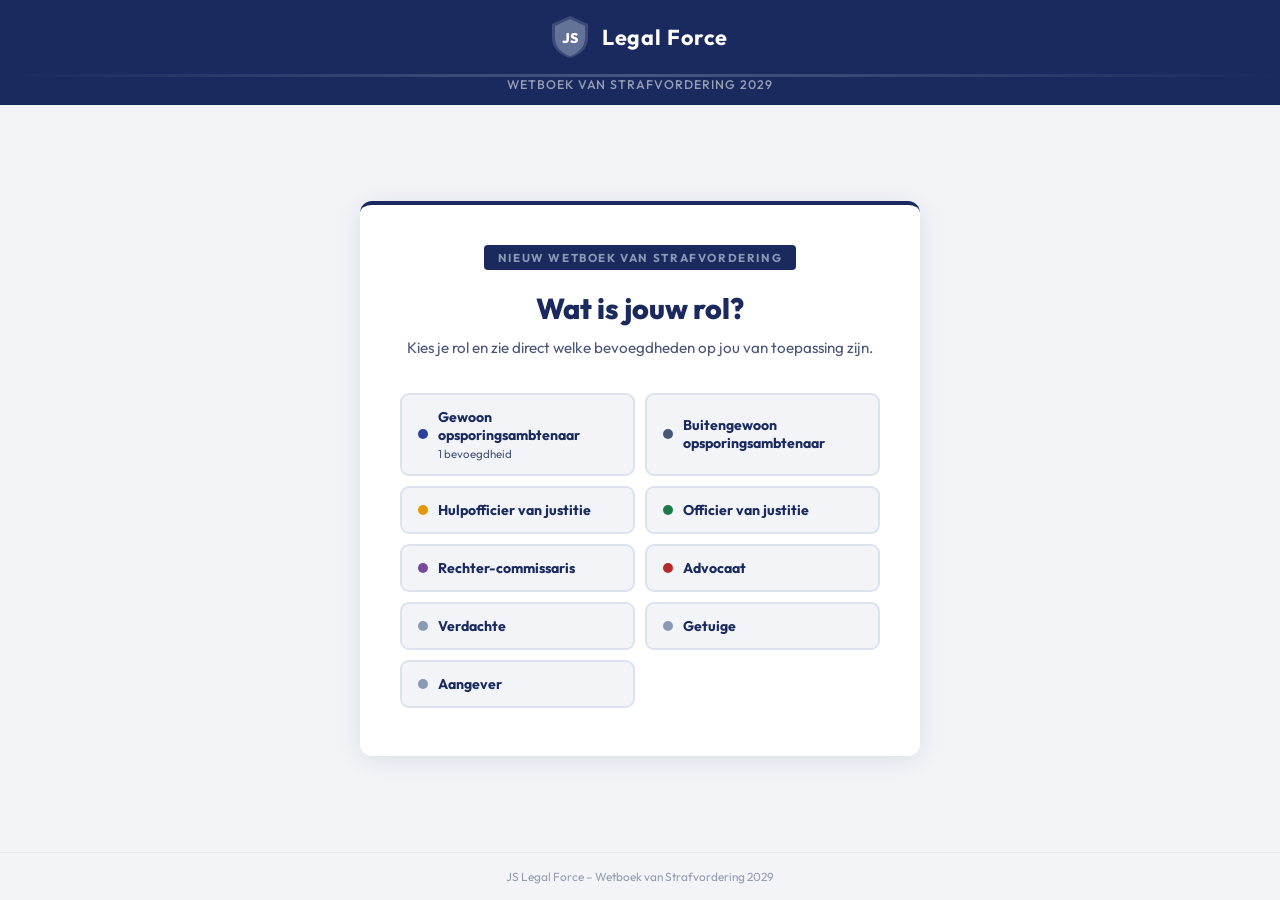
==== index.html @ de117d32 "Fix definitief: sam-kaart-kop capture delegation bovenaan script" ====
<!DOCTYPE html>
<html lang="nl">
<head>
<meta charset="UTF-8">
<meta name="viewport" content="width=device-width, initial-scale=1.0">
<title>Wetboek van Strafvordering – JS Legal Force</title>
<link rel="preconnect" href="https://fonts.googleapis.com">
<link href="https://fonts.googleapis.com/css2?family=Outfit:wght@400;500;600;700;800&display=swap" rel="stylesheet">
<style>
:root {
  --blauw:       rgb(26,42,94);
  --blauw-mid:   rgb(36,53,128);
  --blauw-licht: rgb(45,64,153);
  --zilver:      rgb(138,154,181);
  --achtergrond: rgb(242,244,248);
  --grijs-mid:   rgb(221,226,239);
  --wit:         #ffffff;
  --tekst:       rgb(26,42,94);
  --tekst-mid:   rgb(74,85,120);
  --groen:       rgb(26,122,74);
  --groen-licht: rgb(230,244,237);
  --rood:        rgb(181,42,42);
  --rood-licht:  rgb(250,234,234);
  --shadow:      0 4px 24px rgba(26,42,94,0.10);
  --radius:      12px;
}
*,*::before,*::after{box-sizing:border-box;margin:0;padding:0;}
html{font-size:16px;scroll-behavior:smooth;}
body{font-family:'Outfit',sans-serif;background:var(--achtergrond);color:var(--tekst);min-height:100vh;display:flex;flex-direction:column;}

/* ── Header ── */
.header{background:var(--blauw);}
.header-inner{display:flex;align-items:center;justify-content:center;gap:14px;padding:16px 24px;}
.header-schild{width:36px;height:42px;flex-shrink:0;}
.header-naam{font-weight:700;font-size:1.35rem;letter-spacing:0.04em;color:var(--wit);}
.header-lijn{height:3px;background:linear-gradient(90deg,transparent,var(--zilver),transparent);opacity:0.4;}
.header-sub{text-align:center;padding:0 24px 13px;font-size:0.78rem;color:rgba(255,255,255,0.55);letter-spacing:0.08em;text-transform:uppercase;font-weight:500;}

/* ── Startscherm ── */
#scherm-start{flex:1;display:flex;align-items:center;justify-content:center;padding:32px 16px;}
.start-kaart{background:var(--wit);border-radius:var(--radius);box-shadow:var(--shadow);border-top:4px solid var(--blauw);padding:40px;width:100%;max-width:560px;text-align:center;}
.start-badge{display:inline-block;background:var(--blauw);color:var(--zilver);font-size:0.72rem;font-weight:700;letter-spacing:0.14em;text-transform:uppercase;padding:5px 14px;border-radius:4px;margin-bottom:20px;}
.start-titel{font-weight:800;font-size:1.8rem;color:var(--blauw);margin-bottom:10px;}
.start-sub{font-size:0.95rem;color:var(--tekst-mid);margin-bottom:32px;line-height:1.6;}
.rol-grid{display:grid;grid-template-columns:1fr 1fr;gap:10px;margin-bottom:8px;}
@media(max-width:480px){.rol-grid{grid-template-columns:1fr;}}
.rol-knop{display:flex;align-items:center;gap:10px;padding:13px 16px;background:var(--achtergrond);border:2px solid var(--grijs-mid);border-radius:9px;cursor:pointer;text-align:left;transition:all 0.2s;font-family:'Outfit',sans-serif;}
.rol-knop:hover{background:#eef1f9;border-color:var(--blauw-licht);}
.rol-bol{width:10px;height:10px;border-radius:50%;flex-shrink:0;}
.rol-knop-naam{font-size:0.88rem;font-weight:700;color:var(--tekst);}

/* ── Bevoegdhedenscherm ── */
#scherm-bev{display:none;flex:1;flex-direction:column;}
.bev-header{background:var(--blauw);padding:12px 24px;display:flex;align-items:center;gap:12px;}
.terug-knop{display:flex;align-items:center;gap:6px;background:rgba(255,255,255,0.12);border:1px solid rgba(255,255,255,0.2);border-radius:7px;padding:7px 13px;color:var(--wit);font-family:'Outfit',sans-serif;font-size:0.82rem;font-weight:600;cursor:pointer;transition:all 0.2s;}
.terug-knop:hover{background:rgba(255,255,255,0.2);}
.bev-header-rol{display:flex;align-items:center;gap:8px;flex:1;}
.bev-header-bol{width:9px;height:9px;border-radius:50%;flex-shrink:0;}
.bev-header-naam{font-weight:700;font-size:1rem;color:var(--wit);}
.bev-count{font-size:0.75rem;color:rgba(255,255,255,0.55);background:rgba(255,255,255,0.1);padding:3px 10px;border-radius:20px;}

/* Zoekbalk */
.zoek-wrap{padding:16px 20px 10px;max-width:860px;margin:0 auto;width:100%;}
.zoek-inner{display:flex;align-items:center;gap:8px;background:var(--wit);border:2px solid var(--grijs-mid);border-radius:9px;padding:9px 14px;transition:border-color 0.2s;}
.zoek-inner:focus-within{border-color:var(--blauw-licht);}
.zoek-inner svg{color:var(--zilver);flex-shrink:0;}
#zoek-input{flex:1;border:none;outline:none;font-family:'Outfit',sans-serif;font-size:0.95rem;color:var(--tekst);background:transparent;}
#zoek-input::placeholder{color:var(--zilver);}

/* Lijst */
.bev-lijst{flex:1;padding:0 20px 40px;max-width:860px;margin:0 auto;width:100%;display:flex;flex-direction:column;gap:10px;}

/* Bevoegdheid kaart */
.bev-kaart{background:var(--wit);border-radius:var(--radius);box-shadow:var(--shadow);border-top:4px solid var(--blauw);overflow:hidden;transition:box-shadow 0.2s;}
.bev-kaart:hover{box-shadow:0 6px 28px rgba(26,42,94,0.14);}
.bev-kaart.open{border-top-color:var(--blauw-licht);}
.bev-kop{display:flex;align-items:center;gap:12px;padding:15px 20px;cursor:pointer;user-select:none;}
.bev-nr{width:28px;height:28px;border-radius:50%;background:var(--blauw);color:var(--wit);display:flex;align-items:center;justify-content:center;font-size:0.8rem;font-weight:800;flex-shrink:0;}
.bev-naam-wrap{flex:1;}
.bev-naam{font-size:0.95rem;font-weight:700;color:var(--tekst);}
.bev-art{font-size:0.72rem;font-weight:700;background:var(--achtergrond);color:var(--blauw);padding:2px 8px;border-radius:4px;border:1px solid var(--grijs-mid);white-space:nowrap;}
.bev-chev{color:var(--zilver);flex-shrink:0;transition:transform 0.2s;}
.bev-kaart.open .bev-chev{transform:rotate(180deg);color:var(--blauw);}

/* Detail */
.bev-detail{display:none;border-top:2px solid var(--grijs-mid);}
.bev-kaart.open .bev-detail{display:block;}

/* Tabs */
.tab-balk{display:flex;border-bottom:2px solid var(--grijs-mid);padding:0 20px;overflow-x:auto;}
.tab-balk::-webkit-scrollbar{display:none;}
.tab-btn{font-family:'Outfit',sans-serif;font-size:0.78rem;font-weight:700;text-transform:uppercase;letter-spacing:0.08em;color:var(--tekst-mid);background:none;border:none;border-bottom:2px solid transparent;margin-bottom:-2px;padding:10px 14px;cursor:pointer;transition:all 0.15s;white-space:nowrap;}
.tab-btn:hover{color:var(--blauw);}
.tab-btn.actief{color:var(--blauw);border-bottom-color:var(--blauw);}
.tab-win{color:var(--groen);}
.tab-win.actief{color:var(--groen);border-bottom-color:var(--groen);}

.tab-inhoud{display:none;padding:20px;}
.tab-inhoud.actief{display:block;}

/* Artikeltekst kolommen */
.art-grid{display:grid;grid-template-columns:3fr 2fr;gap:14px;}
@media(max-width:600px){.art-grid{grid-template-columns:1fr;}}
.art-col{background:var(--achtergrond);border-radius:9px;overflow:hidden;border:1px solid var(--grijs-mid);}
.art-col-kop{font-size:0.7rem;font-weight:700;text-transform:uppercase;letter-spacing:0.1em;padding:8px 13px;border-bottom:1px solid var(--grijs-mid);}
.art-col-kop.oud{color:var(--tekst-mid);}
.art-col-kop.nieuw{color:var(--blauw-licht);}
.art-col-tekst{padding:16px 18px;font-size:0.9rem;color:var(--tekst);}
.wet-lid{display:flex;gap:0.5em;margin-bottom:14px;line-height:1.8;}
.wet-lid:last-child{margin-bottom:0;}
.wet-lid-nr{font-weight:800;color:var(--blauw);flex-shrink:0;min-width:1.6em;}
.wet-lid-tekst{flex:1;}
.wet-alinea{line-height:1.8;}
.art-col-tekst.leeg{color:var(--zilver);font-style:italic;padding:14px 16px;}
.art-col-tekst.leeg{color:var(--zilver);font-style:italic;}

/* Uitleg blok */
.oud-sectie-label{display:none;}
.oud-sectie-badge{background:var(--achtergrond);color:var(--tekst-mid);padding:2px 8px;border-radius:4px;font-size:0.72rem;font-weight:700;border:1px solid var(--grijs-mid);}
.oud-vervallen{background:var(--rood-licht);color:var(--rood);border-color:rgba(181,42,42,0.2);}
.sectie-label{font-size:0.78rem;font-weight:700;color:var(--blauw);margin-bottom:10px;display:flex;align-items:center;gap:8px;}
.sectie-badge{background:#eef1f9;color:var(--blauw);padding:2px 8px;border-radius:4px;font-size:0.7rem;font-weight:700;}
.artikel-nieuw{background:#f4f6fc;border-radius:9px;border-left:3px solid var(--blauw);padding:16px 18px;margin-bottom:18px;}
.wet-lid{display:flex;gap:10px;margin-bottom:12px;line-height:1.8;font-size:0.92rem;color:var(--tekst);}
.wet-lid:last-child{margin-bottom:0;}
.wet-lid-nr{font-weight:700;color:var(--blauw);flex-shrink:0;min-width:20px;}
.wet-lid-tekst{flex:1;}
.wet-alinea{font-size:0.92rem;line-height:1.8;color:var(--tekst);}
.oud-blok{border:1px solid var(--grijs-mid);border-radius:9px;overflow:hidden;}
.oud-kop{display:flex;align-items:center;gap:12px;padding:11px 14px;cursor:pointer;background:var(--achtergrond);user-select:none;transition:background 0.15s;}
.oud-kop:hover{background:#e8ecf5;}
.oud-art-tag{font-size:0.72rem;font-weight:700;color:var(--tekst-mid);background:var(--wit);border:1px solid var(--grijs-mid);padding:2px 9px;border-radius:4px;white-space:nowrap;flex-shrink:0;}
.oud-kop-links{display:flex;flex-direction:column;gap:3px;flex:1;}
.oud-kop-regel1{font-size:0.88rem;font-weight:600;color:var(--tekst);}
.oud-kop-regel2{font-size:0.8rem;color:var(--tekst-mid);}
.oud-kop-naam{flex:1;font-size:0.88rem;font-weight:600;color:var(--tekst-mid);}
.oud-kop-links{flex:1;display:flex;flex-direction:column;gap:3px;}
.sam-blok{margin-top:6px;padding:14px 16px;background:var(--achtergrond);border-radius:9px;border-left:3px solid #b07000;}
.sam-titel{font-size:0.7rem;font-weight:700;text-transform:uppercase;letter-spacing:0.1em;color:#b07000;margin-bottom:10px;}
.sam-chips{display:flex;flex-direction:column;gap:0;}
.sam-kaart{background:#fff8ec;border:1px solid #e8c870;border-radius:10px;overflow:hidden;margin-bottom:8px;}
.sam-kaart-kop{display:flex;align-items:center;justify-content:space-between;padding:10px 14px;gap:12px;cursor:pointer;user-select:none;}
.sam-kaart-pijl{font-size:0.75rem;color:#b07000;transition:transform 0.2s;}
.sam-kaart-kop.open .sam-kaart-pijl{transform:rotate(180deg);}
.sam-kaart-naam{font-size:0.88rem;font-weight:700;color:#7a5000;line-height:1.3;}
.sam-kaart-art{font-size:0.78rem;font-weight:700;color:#b07000;background:#ffeed4;padding:2px 10px;border-radius:20px;white-space:nowrap;}
.sam-kaart-wet{padding:0 14px 12px;font-size:0.85rem;line-height:1.7;color:var(--tekst-mid);border-top:1px solid #f0d898;padding-top:10px;margin-top:0;}
.oud-kop-regel1{font-size:0.88rem;font-weight:600;color:var(--tekst);}
.oud-kop-regel2{font-size:0.75rem;color:var(--tekst-mid);}
.oud-kop-hint{font-size:0.75rem;color:var(--zilver);white-space:nowrap;}
.oud-pijl{font-size:0.75rem;color:var(--zilver);transition:transform 0.2s;flex-shrink:0;}
.oud-kop.open .oud-pijl{transform:rotate(180deg);}
.oud-kop.open .oud-kop-hint{display:none;}
.oud-tekst-blok{display:none;padding:14px 16px;border-top:1px solid var(--grijs-mid);background:var(--wit);}
.oud-tekst-blok.zichtbaar{display:block;}
.oud-tekst{font-size:0.88rem;color:var(--tekst-mid);line-height:1.8;}
.oud-leeg{font-size:0.88rem;color:var(--zilver);font-style:italic;}
.uitleg-blok{background:var(--achtergrond);border-radius:9px;border-left:4px solid var(--blauw);padding:14px 16px;font-size:0.9rem;line-height:1.75;color:var(--tekst);}
.uitleg-blok.leeg{color:var(--zilver);font-style:italic;}

/* Leeg state */
.leeg-state{text-align:center;padding:48px 20px;color:var(--tekst-mid);}
.leeg-state strong{display:block;font-size:1rem;font-weight:800;color:var(--blauw);margin-bottom:6px;}

/* Footer */
.footer{text-align:center;padding:16px;font-size:0.74rem;color:var(--tekst-mid);opacity:0.55;border-top:1px solid var(--grijs-mid);}

@media(max-width:560px){
  .start-kaart{padding:28px 18px;}
  .bev-kop{padding:13px 14px;}
  .tab-inhoud{padding:14px;}
  .zoek-wrap,.bev-lijst{padding-left:14px;padding-right:14px;}
}
</style>
</head>
<body>

<!-- ── Header ── -->
<header class="header">
  <div class="header-inner">
    <svg class="header-schild" viewBox="0 0 36 42" fill="none">
      <path d="M18 0L36 8V22C36 32 28 39 18 42C8 39 0 32 0 22V8L18 0Z" fill="#8a9ab5" opacity="0.3"/>
      <path d="M18 3L33 10V22C33 31 26 37.5 18 40C10 37.5 3 31 3 22V10L18 3Z" fill="#8a9ab5" opacity="0.5"/>
      <text x="18" y="27" text-anchor="middle" font-family="Outfit,sans-serif" font-weight="800" font-size="14" fill="white">JS</text>
    </svg>
    <span class="header-naam">Legal Force</span>
  </div>
  <div class="header-lijn"></div>
  <p class="header-sub">Wetboek van Strafvordering 2029</p>
</header>

<!-- ── Startscherm: Rol kiezen ── -->
<div id="scherm-start">
  <div class="start-kaart">
    <span class="start-badge">Nieuw Wetboek van Strafvordering</span>
    <h1 class="start-titel">Wat is jouw rol?</h1>
    <p class="start-sub">Kies je rol en zie direct welke bevoegdheden op jou van toepassing zijn.</p>
    <div class="rol-grid" id="rol-grid">
      <!-- Wordt gevuld door JS -->
    </div>
  </div>
</div>

<!-- ── Bevoegdhedenscherm ── -->
<div id="scherm-bev">
  <div class="bev-header">
    <button class="terug-knop" onclick="terug()">
      <svg width="14" height="14" viewBox="0 0 14 14" fill="none">
        <path d="M9 3L5 7l4 4" stroke="currentColor" stroke-width="1.6" stroke-linecap="round" stroke-linejoin="round"/>
      </svg>
      Terug
    </button>
    <div class="bev-header-rol">
      <div class="bev-header-bol" id="hdr-bol"></div>
      <div class="bev-header-naam" id="hdr-naam"></div>
    </div>
    <div class="bev-count" id="hdr-count"></div>
  </div>

  <div class="zoek-wrap">
    <div class="zoek-inner">
      <svg width="15" height="15" viewBox="0 0 15 15" fill="none">
        <circle cx="6" cy="6" r="4.5" stroke="currentColor" stroke-width="1.4"/>
        <path d="M9.5 9.5L13 13" stroke="currentColor" stroke-width="1.4" stroke-linecap="round"/>
      </svg>
      <input id="zoek-input" type="text" placeholder="Zoek op bevoegdheid of trefwoord…" oninput="zoek()">
    </div>
  </div>

  <div class="bev-lijst" id="bev-lijst"></div>
</div>

<footer class="footer">JS Legal Force – Wetboek van Strafvordering 2029</footer>

<script>
/* ════════ DATA ════════ */
const ROLLEN = {
  gewoon:       { naam:"Gewoon opsporingsambtenaar",        kleur:"#2d4099" },
  buitengewoon: { naam:"Buitengewoon opsporingsambtenaar",  kleur:"#4a5578" },
  hulpofficier: { naam:"Hulpofficier van justitie",         kleur:"#e6960a" },
  officier:     { naam:"Officier van justitie",             kleur:"#1a7a4a" },
  rc:           { naam:"Rechter-commissaris",               kleur:"#7a4a9a" },
  advocaat:     { naam:"Advocaat",                          kleur:"#b52a2a" },
  verdachte:    { naam:"Verdachte",                         kleur:"#8a9ab5" },
  getuige:      { naam:"Getuige",                           kleur:"#8a9ab5" },
  aangever:     { naam:"Aangever",                          kleur:"#8a9ab5" }
};

let actieveRol = null;
let alleData   = {};
let zoekterm   = "";

/* ════════ DATA LADEN ════════ */
async function laadData() {
  try {
    const r = await fetch("data.json");
    if (r.ok) {
      alleData = await r.json();
    }
  } catch(e) {
    // data.json niet gevonden — gebruik lege data
    alleData = {};
  }
  Object.keys(ROLLEN).forEach(k => { if (!alleData[k]) alleData[k] = []; });
  renderRollen();
}

/* ════════ STARTSCHERM ════════ */
function renderRollen() {
  const grid = document.getElementById("rol-grid");
  grid.innerHTML = Object.entries(ROLLEN).map(([k, r]) => {
    const n = (alleData[k] || []).length;
    return `
      <button class="rol-knop" onclick="openRol('${k}')">
        <div class="rol-bol" style="background:${r.kleur}"></div>
        <div>
          <div class="rol-knop-naam">${r.naam}</div>
          ${n ? `<div style="font-size:0.72rem;color:var(--tekst-mid);margin-top:2px">${n} bevoegdheid${n!==1?"en":""}</div>` : ""}
        </div>
      </button>`;
  }).join("");
}

function openRol(rol) {
  actieveRol = rol;
  zoekterm   = "";
  document.getElementById("zoek-input").value = "";
  const r = ROLLEN[rol];
  document.getElementById("hdr-bol").style.background  = r.kleur;
  document.getElementById("hdr-naam").textContent       = r.naam;
  document.getElementById("scherm-start").style.display = "none";
  document.getElementById("scherm-bev").style.display   = "flex";
  renderBev();
  window.scrollTo(0,0);
}

function terug() {
  document.getElementById("scherm-start").style.display = "flex";
  document.getElementById("scherm-bev").style.display   = "none";
  actieveRol = null;
}

/* ════════ BEVOEGDHEDEN ════════ */
function zoek() {
  zoekterm = document.getElementById("zoek-input").value.trim().toLowerCase();
  renderBev();
}

function renderBev() {
  const lijst  = (alleData[actieveRol] || []);
  const filter = zoekterm
    ? lijst.filter(b =>
        (b.naam||"").toLowerCase().includes(zoekterm) ||
        (b.artikel||"").toLowerCase().includes(zoekterm) ||
        (b.nieuw||"").toLowerCase().includes(zoekterm) ||
        (b.kort||"").toLowerCase().includes(zoekterm) ||
        (b.oud||"").toLowerCase().includes(zoekterm))
    : lijst;

  document.getElementById("hdr-count").textContent = `${filter.length} bevoegdheid${filter.length!==1?"en":""}`;

  const wrap = document.getElementById("bev-lijst");
  if (!filter.length) {
    wrap.innerHTML = `<div class="leeg-state"><strong>${zoekterm ? "Geen resultaten" : "Nog geen bevoegdheden"}</strong>${zoekterm ? "Probeer een andere zoekterm." : "Bevoegdheden worden binnenkort toegevoegd."}</div>`;
    return;
  }

  wrap.innerHTML = filter.map((b, i) => kaartHTML(b, i)).join("");
  wrap.querySelectorAll(".bev-kop").forEach(k => {
    k.addEventListener("click", () => toggleKaart(k.closest(".bev-kaart")));
  });
  wrap.querySelectorAll(".tab-btn").forEach(btn => {
    btn.addEventListener("click", e => { e.stopPropagation(); switchTab(btn); });
  });
  wrap.querySelectorAll(".oud-kop").forEach(kop => kop.addEventListener("click", e => { e.stopPropagation(); toggleOud(kop); }));
  wrap.querySelectorAll(".sam-kaart-kop").forEach(kop => kop.addEventListener("click", e => { e.stopPropagation(); toggleSamKaart(kop); }));
  wrap.querySelectorAll(".tab-btn").forEach(btn => btn.addEventListener("click", e => { e.stopPropagation(); switchTab(btn); }));
}

function kaartHTML(b, i) {
  const naam = b.naam || "Nieuwe bevoegdheid";
  const art = b.artikel || "";
  const heeftOud = b.oud && b.oud.trim() && !b.oudNvt;
  const heeftWin = b.watIsNieuw && b.watIsNieuw.trim() && !b.winNvt;
  const heeftMvt = b.mvt && b.mvt.trim() && b.mvtNvt !== true;
  const heeftSam = b.samArtikelen && b.samArtikelen.length > 0 &&
    b.samArtikelen.some(function(a){ return typeof a==='object' ? !!(a.naam||a.artikel||a.wettekst) : !!(a&&a.trim()); }) &&
    !b.samNvt;
  const open = b._open ? "open" : "";
  return `<div class="bev-kaart ${open}">
    <div class="bev-kop">
      <div class="bev-nr">${i+1}</div>
      <div class="bev-naam">${e(naam)}</div>
      ${art ? `<div class="bev-art">${e(art)}</div>` : ""}
      <svg class="bev-chev" width="16" height="16" viewBox="0 0 16 16" fill="none">
        <path d="M4 6l4 4 4-4" stroke="currentColor" stroke-width="1.6" stroke-linecap="round" stroke-linejoin="round"/>
      </svg>
    </div>
    <div class="bev-detail">
      <div class="tab-balk">
        <button class="tab-btn actief" data-tab="artikeltekst">Artikeltekst</button>
        ${heeftWin ? '<button class="tab-btn tab-win" data-tab="watisnieuw">Wat is nieuw</button>' : ""}
        <button class="tab-btn" data-tab="uitleg">Korte uitleg</button>
        <button class="tab-btn" data-tab="mvt">MvT</button>
      </div>
      <div class="tab-inhoud actief" data-tab="artikeltekst">
        <div class="sectie-label">Nieuw WvSv ${b.artikel ? `<span class="sectie-badge">${e(b.artikel)}</span>` : ""}</div>
        <div class="artikel-nieuw">${b.nieuw ? wetTekst(b.nieuw) : '<span style="color:var(--zilver);font-style:italic;font-size:0.9rem;">Nog geen tekst ingevoerd.</span>'}</div>
        ${heeftSam ? `<div class="sectie-label" style="margin-top:18px;">Samenhangende artikelen</div>
        <div class="sam-blok"><div class="sam-chips">${b.samArtikelen.filter(function(a){return typeof a==='object'?(a.naam||a.artikel||a.wettekst):(a&&a.trim());}).map(function(a){
          var sNaam=typeof a==='object'?(a.naam||''):a;
          var sArt=typeof a==='object'?(a.artikel||''):'';
          var sWet=typeof a==='object'?(a.wettekst||''):'';
          return '<div class="sam-kaart"><div class="sam-kaart-kop" >'+
            '<div class="sam-kaart-naam">'+e(sNaam)+'</div>'+
            '<div style="display:flex;align-items:center;gap:8px;">'+
            (sArt?'<div class="sam-kaart-art">'+e(sArt)+'</div>':'')+
            (sWet?'<div class="sam-kaart-pijl">&#9660;</div>':'')+
            '</div>'+
            '</div>'+
            (sWet?'<div class="sam-kaart-wet" style="display:none;">'+e(sWet)+'</div>':'')+
            '</div>';
        }).join('')}</div></div>` : ""}
        <div class="sectie-label" style="margin-top:18px;">Oud WvSv</div>
        <div class="oud-blok">
          <div class="oud-kop">
            <div class="oud-kop-links">
              <div class="oud-kop-regel1">${e(b.oudNaam||b.naam||"Oud artikel")}</div>
              <div class="oud-kop-regel2">Oud WvSv &nbsp;&middot;&nbsp; ${e(b.oudArtikel||"")} &nbsp;&middot;&nbsp; <span style="color:var(--rood);font-weight:600;">vervallen</span></div>
            </div>
            <div class="oud-pijl">${heeftOud?"&#9660;":"&ndash;"}</div>
          </div>
          ${heeftOud?`<div class="oud-tekst-blok"><div class="oud-tekst">${e(b.oud)}</div></div>`:`<div class="oud-tekst-blok zichtbaar"><div class="oud-leeg">Geen oud artikel opgegeven.</div></div>`}
        </div>
      </div>
      ${heeftWin?`<div class="tab-inhoud" data-tab="watisnieuw"><div class="uitleg-blok">${korteTekst(b.watIsNieuw)}</div></div>`:""}
      <div class="tab-inhoud" data-tab="uitleg">
        <div class="uitleg-blok${b.kort?"":" leeg"}">${b.kort?korteTekst(b.kort):'<span style="color:var(--zilver);font-style:italic;font-size:0.92rem;">Nog geen uitleg toegevoegd.</span>'}</div>
      </div>
      <div class="tab-inhoud" data-tab="mvt">
        ${heeftMvt?`<div class="sectie-label">Memorie van Toelichting <span class="sectie-badge">MvT</span></div><div class="uitleg-blok">${korteTekst(b.mvt)}</div>`:`<div class="uitleg-blok leeg">Geen Memorie van Toelichting beschikbaar voor dit artikel.</div>`}
      </div>
    </div>
  </div>`;
}
function toggleKaart(kaart) { kaart.classList.toggle("open"); }

function toggleOud(kop) {
  const blok = kop.nextElementSibling;
  if (!blok) return;
  const open = blok.classList.contains("zichtbaar");
  blok.classList.toggle("zichtbaar", !open);
  kop.classList.toggle("open", !open);
  const hint = kop.querySelector(".oud-kop-hint");
  if (hint) hint.textContent = open ? "Klik voor volledige tekst" : "Klik om te sluiten";
}

function switchTab(btn) {
  const detail = btn.closest(".bev-detail");
  const tab    = btn.dataset.tab;
  detail.querySelectorAll(".tab-btn").forEach(b => b.classList.toggle("actief", b.dataset.tab===tab));
  detail.querySelectorAll(".tab-inhoud").forEach(p => p.classList.toggle("actief", p.dataset.tab===tab));
}

function korteTekst(tekst) {
  const clean = tekst.replace(/\r\n|\r/g,'\n').trim();
  const regels = clean.split('\n').filter(r => r.trim());
  if (regels.length <= 1) return '<p class="uitleg-alinea">' + e(clean) + '</p>';
  return regels.map(r => '<p class="uitleg-alinea">' + e(r.trim()) + '</p>').join('');
}

function wetTekst(tekst) {
  const clean = tekst.replace(/\r\n|\r/g, '\n').replace(/\n+/g, '\n').trim();
  // Splits op "1. " "2. " etc — ook midden in tekst
  const parts = clean.split(/(?=(?:^|(?<=\s))(\d+)\. )/);
  // Alternatief: regex die splitst op genummerde leden
  const lidRe = /^(\d+)\.\s+/;
  const regels = clean.split('\n');
  
  // Bouw leden op: als een regel begint met een cijfer+punt, is het een nieuw lid
  const leden = [];
  let huidigLid = null;
  
  for (const regel of regels) {
    const m = regel.match(/^(\d+)\.\s+(.*)/);
    if (m) {
      if (huidigLid) leden.push(huidigLid);
      huidigLid = { nr: m[1], tekst: m[2] };
    } else if (huidigLid) {
      huidigLid.tekst += ' ' + regel.trim();
    } else {
      // Tekst vóór eerste lid — of geen lidnummers
      if (leden.length === 0 && !huidigLid) {
        huidigLid = { nr: null, tekst: regel };
      }
    }
  }
  if (huidigLid) leden.push(huidigLid);
  
  if (leden.length === 0) return '<p class="wet-alinea">' + e(clean) + '</p>';
  
  // Als er geen genummerde leden zijn, probeer te splitsen op "N. " patroon in lopende tekst
  if (leden.length === 1 && leden[0].nr === null) {
    const inlineSplit = clean.split(/(?=\b\d+\.\s)/);
    if (inlineSplit.length > 1) {
      return inlineSplit.map(deel => {
        const im = deel.match(/^(\d+)\.\s+(.*)/s);
        if (im) return '<div class="wet-lid"><span class="wet-lid-nr">' + im[1] + '.</span><span class="wet-lid-tekst">' + e(im[2].trim()) + '</span></div>';
        return deel.trim() ? '<p class="wet-alinea">' + e(deel.trim()) + '</p>' : '';
      }).join('');
    }
    return '<p class="wet-alinea">' + e(clean) + '</p>';
  }
  
  return leden.map(lid => {
    if (lid.nr === null) return '<p class="wet-alinea">' + e(lid.tekst) + '</p>';
    return '<div class="wet-lid"><span class="wet-lid-nr">' + lid.nr + '.</span><span class="wet-lid-tekst">' + e(lid.tekst.trim()) + '</span></div>';
  }).join('');
}

function e(s) {
  return String(s).replace(/&/g,"&amp;").replace(/</g,"&lt;").replace(/>/g,"&gt;");
}

function toggleSamKaart(kop) {
  var wet = kop.nextElementSibling;
  if (!wet) return;
  var isOpen = wet.style.display !== 'none';
  wet.style.display = isOpen ? 'none' : 'block';
  kop.classList.toggle('open', !isOpen);
}
document.addEventListener("click", function(e) {
  var samKop = e.target.closest(".sam-kaart-kop");
  if (!samKop) return;
  e.stopPropagation();
  var wet = samKop.nextElementSibling;
  if (!wet) return;
  var isOpen = wet.style.display === "block";
  wet.style.display = isOpen ? "none" : "block";
  samKop.classList.toggle("open", !isOpen);
}, true);
laadData();
</script>
</body>
</html>
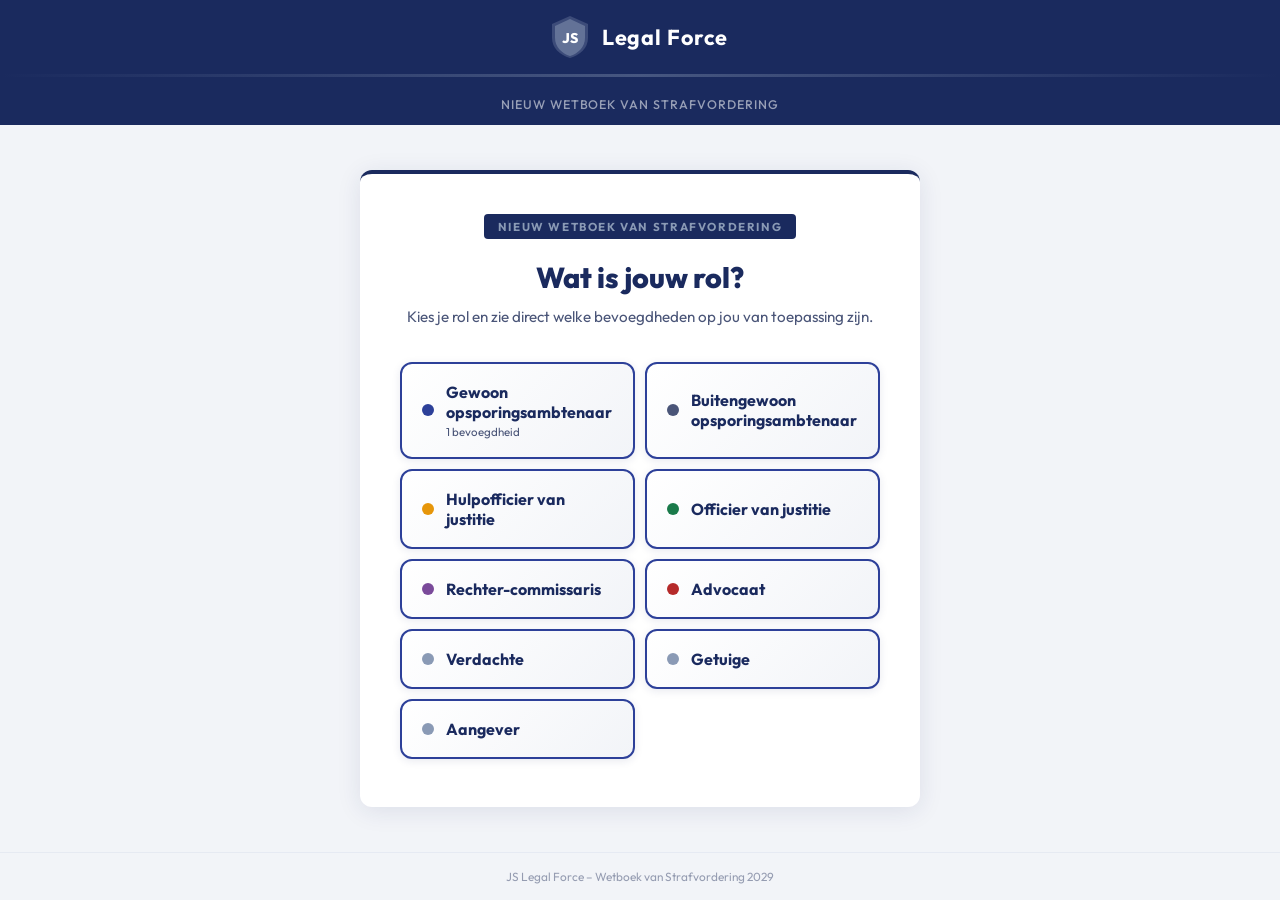
==== commit 3799be67: "Update header text in index.html to 'Nieuw Wetboek van Strafvordering'" ====
--- a/index.html
+++ b/index.html
@@ -34,7 +34,7 @@
 .header-schild{width:36px;height:42px;flex-shrink:0;}
 .header-naam{font-weight:700;font-size:1.35rem;letter-spacing:0.04em;color:var(--wit);}
 .header-lijn{height:3px;background:linear-gradient(90deg,transparent,var(--zilver),transparent);opacity:0.4;}
-.header-sub{text-align:center;padding:0 24px 13px;font-size:0.78rem;color:rgba(255,255,255,0.55);letter-spacing:0.08em;text-transform:uppercase;font-weight:500;}
+.header-sub{text-align:center;padding:20px 24px 13px;font-size:0.78rem;color:rgba(255,255,255,0.55);letter-spacing:0.08em;text-transform:uppercase;font-weight:500;}
 
 /* ── Startscherm ── */
 #scherm-start{flex:1;display:flex;align-items:center;justify-content:center;padding:32px 16px;}
@@ -44,10 +44,10 @@
 .start-sub{font-size:0.95rem;color:var(--tekst-mid);margin-bottom:32px;line-height:1.6;}
 .rol-grid{display:grid;grid-template-columns:1fr 1fr;gap:10px;margin-bottom:8px;}
 @media(max-width:480px){.rol-grid{grid-template-columns:1fr;}}
-.rol-knop{display:flex;align-items:center;gap:10px;padding:13px 16px;background:var(--achtergrond);border:2px solid var(--grijs-mid);border-radius:9px;cursor:pointer;text-align:left;transition:all 0.2s;font-family:'Outfit',sans-serif;}
-.rol-knop:hover{background:#eef1f9;border-color:var(--blauw-licht);}
-.rol-bol{width:10px;height:10px;border-radius:50%;flex-shrink:0;}
-.rol-knop-naam{font-size:0.88rem;font-weight:700;color:var(--tekst);}
+.rol-knop{display:flex;align-items:center;gap:12px;padding:18px 20px;background:linear-gradient(135deg, var(--wit) 0%, var(--achtergrond) 100%);border:2px solid var(--blauw-licht);border-radius:12px;cursor:pointer;text-align:left;transition:all 0.3s;font-family:'Outfit',sans-serif;box-shadow: 0 2px 8px rgba(26,42,94,0.1);}
+.rol-knop:hover{background:linear-gradient(135deg, #f0f2f5 0%, #e8ecf5 100%);border-color:var(--blauw);transform:translateY(-1px);box-shadow: 0 4px 12px rgba(26,42,94,0.15);}
+.rol-bol{width:12px;height:12px;border-radius:50%;flex-shrink:0;}
+.rol-knop-naam{font-size:1rem;font-weight:700;color:var(--tekst);}
 
 /* ── Bevoegdhedenscherm ── */
 #scherm-bev{display:none;flex:1;flex-direction:column;}
@@ -135,16 +135,16 @@
 .oud-kop-regel2{font-size:0.8rem;color:var(--tekst-mid);}
 .oud-kop-naam{flex:1;font-size:0.88rem;font-weight:600;color:var(--tekst-mid);}
 .oud-kop-links{flex:1;display:flex;flex-direction:column;gap:3px;}
-.sam-blok{margin-top:6px;padding:14px 16px;background:var(--achtergrond);border-radius:9px;border-left:3px solid #b07000;}
+.sam-blok{margin-top:6px;padding:14px 16px;background:var(--achtergrond);border-radius:9px;}
 .sam-titel{font-size:0.7rem;font-weight:700;text-transform:uppercase;letter-spacing:0.1em;color:#b07000;margin-bottom:10px;}
 .sam-chips{display:flex;flex-direction:column;gap:0;}
-.sam-kaart{background:#fff8ec;border:1px solid #e8c870;border-radius:10px;overflow:hidden;margin-bottom:8px;}
-.sam-kaart-kop{display:flex;align-items:center;justify-content:space-between;padding:10px 14px;gap:12px;cursor:pointer;user-select:none;}
-.sam-kaart-pijl{font-size:0.75rem;color:#b07000;transition:transform 0.2s;}
+.sam-kaart{background:var(--achtergrond);border:1px solid var(--grijs-mid);border-radius:9px;overflow:hidden;margin-bottom:8px;}
+.sam-kaart-kop{display:flex;align-items:center;justify-content:space-between;padding:10px 14px;gap:12px;cursor:pointer;user-select:none;background:var(--achtergrond);}
+.sam-kaart-pijl{font-size:0.75rem;color:var(--zilver);transition:transform 0.2s;}
 .sam-kaart-kop.open .sam-kaart-pijl{transform:rotate(180deg);}
-.sam-kaart-naam{font-size:0.88rem;font-weight:700;color:#7a5000;line-height:1.3;}
-.sam-kaart-art{font-size:0.78rem;font-weight:700;color:#b07000;background:#ffeed4;padding:2px 10px;border-radius:20px;white-space:nowrap;}
-.sam-kaart-wet{padding:0 14px 12px;font-size:0.85rem;line-height:1.7;color:var(--tekst-mid);border-top:1px solid #f0d898;padding-top:10px;margin-top:0;}
+.sam-kaart-naam{font-size:0.88rem;font-weight:700;color:var(--tekst);line-height:1.3;}
+.sam-kaart-art{font-size:0.72rem;font-weight:700;background:var(--achtergrond);color:var(--blauw);padding:2px 8px;border-radius:4px;border:1px solid var(--grijs-mid);white-space:nowrap;}
+.sam-kaart-wet{padding:10px 14px 14px;font-size:0.88rem;line-height:1.8;color:var(--tekst-mid);border-top:1px solid var(--grijs-mid);}
 .oud-kop-regel1{font-size:0.88rem;font-weight:600;color:var(--tekst);}
 .oud-kop-regel2{font-size:0.75rem;color:var(--tekst-mid);}
 .oud-kop-hint{font-size:0.75rem;color:var(--zilver);white-space:nowrap;}
@@ -186,7 +186,7 @@
     <span class="header-naam">Legal Force</span>
   </div>
   <div class="header-lijn"></div>
-  <p class="header-sub">Wetboek van Strafvordering 2029</p>
+  <p class="header-sub">Nieuw Wetboek van Strafvordering</p>
 </header>
 
 <!-- ── Startscherm: Rol kiezen ── -->
@@ -338,70 +338,85 @@
 }
 
 function kaartHTML(b, i) {
-  const naam = b.naam || "Nieuwe bevoegdheid";
-  const art = b.artikel || "";
-  const heeftOud = b.oud && b.oud.trim() && !b.oudNvt;
-  const heeftWin = b.watIsNieuw && b.watIsNieuw.trim() && !b.winNvt;
-  const heeftMvt = b.mvt && b.mvt.trim() && b.mvtNvt !== true;
-  const heeftSam = b.samArtikelen && b.samArtikelen.length > 0 &&
+  var naam = b.naam || "Nieuwe bevoegdheid";
+  var art = b.artikel || "";
+  var heeftOud = b.oud && b.oud.trim() && !b.oudNvt;
+  var heeftWin = b.watIsNieuw && b.watIsNieuw.trim() && !b.winNvt;
+  var heeftMvt = b.mvt && b.mvt.trim() && b.mvtNvt !== true;
+  var heeftSam = b.samArtikelen && b.samArtikelen.length > 0 &&
     b.samArtikelen.some(function(a){ return typeof a==='object' ? !!(a.naam||a.artikel||a.wettekst) : !!(a&&a.trim()); }) &&
     !b.samNvt;
-  const open = b._open ? "open" : "";
-  return `<div class="bev-kaart ${open}">
-    <div class="bev-kop">
-      <div class="bev-nr">${i+1}</div>
-      <div class="bev-naam">${e(naam)}</div>
-      ${art ? `<div class="bev-art">${e(art)}</div>` : ""}
-      <svg class="bev-chev" width="16" height="16" viewBox="0 0 16 16" fill="none">
-        <path d="M4 6l4 4 4-4" stroke="currentColor" stroke-width="1.6" stroke-linecap="round" stroke-linejoin="round"/>
-      </svg>
-    </div>
-    <div class="bev-detail">
-      <div class="tab-balk">
-        <button class="tab-btn actief" data-tab="artikeltekst">Artikeltekst</button>
-        ${heeftWin ? '<button class="tab-btn tab-win" data-tab="watisnieuw">Wat is nieuw</button>' : ""}
-        <button class="tab-btn" data-tab="uitleg">Korte uitleg</button>
-        <button class="tab-btn" data-tab="mvt">MvT</button>
-      </div>
-      <div class="tab-inhoud actief" data-tab="artikeltekst">
-        <div class="sectie-label">Nieuw WvSv ${b.artikel ? `<span class="sectie-badge">${e(b.artikel)}</span>` : ""}</div>
-        <div class="artikel-nieuw">${b.nieuw ? wetTekst(b.nieuw) : '<span style="color:var(--zilver);font-style:italic;font-size:0.9rem;">Nog geen tekst ingevoerd.</span>'}</div>
-        ${heeftSam ? `<div class="sectie-label" style="margin-top:18px;">Samenhangende artikelen</div>
-        <div class="sam-blok"><div class="sam-chips">${b.samArtikelen.filter(function(a){return typeof a==='object'?(a.naam||a.artikel||a.wettekst):(a&&a.trim());}).map(function(a){
-          var sNaam=typeof a==='object'?(a.naam||''):a;
-          var sArt=typeof a==='object'?(a.artikel||''):'';
-          var sWet=typeof a==='object'?(a.wettekst||''):'';
-          return '<div class="sam-kaart"><div class="sam-kaart-kop" >'+
-            '<div class="sam-kaart-naam">'+e(sNaam)+'</div>'+
-            '<div style="display:flex;align-items:center;gap:8px;">'+
-            (sArt?'<div class="sam-kaart-art">'+e(sArt)+'</div>':'')+
-            (sWet?'<div class="sam-kaart-pijl">&#9660;</div>':'')+
-            '</div>'+
-            '</div>'+
-            (sWet?'<div class="sam-kaart-wet" style="display:none;">'+e(sWet)+'</div>':'')+
+  var open = b._open ? "open" : "";
+  return '<div class="bev-kaart ' + open + '">' +
+    '<div class="bev-kop">' +
+      '<div class="bev-nr">' + (i+1) + '</div>' +
+      '<div class="bev-naam">' + e(naam) + '</div>' +
+      (art ? '<div class="bev-art">' + e(art) + '</div>' : '') +
+      '<svg class="bev-chev" width="16" height="16" viewBox="0 0 16 16" fill="none"><path d="M4 6l4 4 4-4" stroke="currentColor" stroke-width="1.6" stroke-linecap="round" stroke-linejoin="round"/></svg>' +
+    '</div>' +
+    '<div class="bev-detail">' +
+      '<div class="tab-balk">' +
+        '<button class="tab-btn actief" data-tab="artikeltekst">Artikeltekst</button>' +
+        '<button class="tab-btn" data-tab="uitleg">Korte uitleg</button>' +
+        '<button class="tab-btn" data-tab="mvt">MvT</button>' +
+      '</div>' +
+      '<div class="tab-inhoud actief" data-tab="artikeltekst">' +
+        '<div class="sectie-label">Nieuw WvSv ' + (b.artikel ? '<span class="sectie-badge">' + e(b.artikel) + '</span>' : '') + '</div>' +
+        '<div class="artikel-nieuw">' + (b.nieuw ? wetTekst(b.nieuw) : '<span style="color:var(--zilver);font-style:italic;font-size:0.9rem;">Nog geen tekst ingevoerd.</span>') + '</div>' +
+        (heeftWin ?
+          '<div class="sectie-label" style="margin-top:18px;">Wat is nieuw</div>' +
+          (b.winType === 'bullets' && b.winBullets && b.winBullets.filter(function(x){return x.trim();}).length ?
+            '<ul class="win-bullets">' +
+            b.winBullets.filter(function(x){return x.trim();}).map(function(x){return '<li class="win-bullet">' + e(x) + '</li>';}).join('') +
+            '</ul>'
+          : '<div class="uitleg-blok" style="margin-top:6px;">' + korteTekst(b.watIsNieuw) + '</div>')
+        : '') +
+        (heeftSam ?
+          '<div class="sectie-label" style="margin-top:18px;">Samenhangende artikelen</div>' +
+          '<div class="sam-blok"><div class="sam-chips">' +
+          b.samArtikelen.filter(function(a){return typeof a==='object'?(a.naam||a.artikel||a.wettekst):(a&&a.trim());}).map(function(a){
+            var sNaam=typeof a==='object'?(a.naam||''):a;
+            var sArt=typeof a==='object'?(a.artikel||''):'';
+            var sWet=typeof a==='object'?(a.wettekst||''):'';
+            return '<div class="sam-kaart">' +
+              '<div class="sam-kaart-kop">' +
+                '<div class="sam-kaart-naam">' + e(sNaam) + '</div>' +
+                '<div style="display:flex;align-items:center;gap:8px;">' +
+                  (sArt ? '<div class="sam-kaart-art">' + e(sArt) + '</div>' : '') +
+                  (sWet ? '<div class="sam-kaart-pijl">&#9660;</div>' : '') +
+                '</div>' +
+              '</div>' +
+              (sWet ? '<div class="sam-kaart-wet" style="display:none;">' + e(sWet) + '</div>' : '') +
             '</div>';
-        }).join('')}</div></div>` : ""}
-        <div class="sectie-label" style="margin-top:18px;">Oud WvSv</div>
-        <div class="oud-blok">
-          <div class="oud-kop">
-            <div class="oud-kop-links">
-              <div class="oud-kop-regel1">${e(b.oudNaam||b.naam||"Oud artikel")}</div>
-              <div class="oud-kop-regel2">Oud WvSv &nbsp;&middot;&nbsp; ${e(b.oudArtikel||"")} &nbsp;&middot;&nbsp; <span style="color:var(--rood);font-weight:600;">vervallen</span></div>
-            </div>
-            <div class="oud-pijl">${heeftOud?"&#9660;":"&ndash;"}</div>
-          </div>
-          ${heeftOud?`<div class="oud-tekst-blok"><div class="oud-tekst">${e(b.oud)}</div></div>`:`<div class="oud-tekst-blok zichtbaar"><div class="oud-leeg">Geen oud artikel opgegeven.</div></div>`}
-        </div>
-      </div>
-      ${heeftWin?`<div class="tab-inhoud" data-tab="watisnieuw"><div class="uitleg-blok">${korteTekst(b.watIsNieuw)}</div></div>`:""}
-      <div class="tab-inhoud" data-tab="uitleg">
-        <div class="uitleg-blok${b.kort?"":" leeg"}">${b.kort?korteTekst(b.kort):'<span style="color:var(--zilver);font-style:italic;font-size:0.92rem;">Nog geen uitleg toegevoegd.</span>'}</div>
-      </div>
-      <div class="tab-inhoud" data-tab="mvt">
-        ${heeftMvt?`<div class="sectie-label">Memorie van Toelichting <span class="sectie-badge">MvT</span></div><div class="uitleg-blok">${korteTekst(b.mvt)}</div>`:`<div class="uitleg-blok leeg">Geen Memorie van Toelichting beschikbaar voor dit artikel.</div>`}
-      </div>
-    </div>
-  </div>`;
+          }).join('') +
+          '</div></div>'
+        : '') +
+        '<div class="sectie-label" style="margin-top:18px;">Oud WvSv <span style="font-weight:400;color:var(--tekst-mid);">(vervallen – ter vergelijking)</span></div>' +
+        '<div class="oud-blok">' +
+          '<div class="oud-kop">' +
+            '<div class="oud-kop-links">' +
+              '<div class="oud-kop-regel1">' + e(b.oudNaam||b.naam||"Oud artikel") + '</div>' +
+              '<div class="oud-kop-regel2">Oud WvSv &nbsp;&middot;&nbsp; ' + e(b.oudArtikel||"") + ' &nbsp;&middot;&nbsp; <span style="color:var(--rood);font-weight:600;">vervallen</span></div>' +
+            '</div>' +
+            '<div class="oud-pijl">' + (heeftOud ? "&#9660;" : "&ndash;") + '</div>' +
+          '</div>' +
+          (heeftOud ?
+            '<div class="oud-tekst-blok"><div class="oud-tekst">' + e(b.oud) + '</div></div>' :
+            '<div class="oud-tekst-blok zichtbaar"><div class="oud-leeg">Geen oud artikel opgegeven.</div></div>') +
+        '</div>' +
+      '</div>' +
+      '<div class="tab-inhoud" data-tab="uitleg">' +
+        '<div class="uitleg-blok' + (b.kort ? '' : ' leeg') + '">' +
+          (b.kort ? korteTekst(b.kort) : '<span style="color:var(--zilver);font-style:italic;font-size:0.92rem;">Nog geen uitleg toegevoegd.</span>') +
+        '</div>' +
+      '</div>' +
+      '<div class="tab-inhoud" data-tab="mvt">' +
+        (heeftMvt ?
+          '<div class="sectie-label">Memorie van Toelichting <span class="sectie-badge">MvT</span></div><div class="uitleg-blok">' + korteTekst(b.mvt) + '</div>' :
+          '<div class="uitleg-blok leeg">Geen Memorie van Toelichting beschikbaar voor dit artikel.</div>') +
+      '</div>' +
+    '</div>' +
+  '</div>';
 }
 function toggleKaart(kaart) { kaart.classList.toggle("open"); }
 
